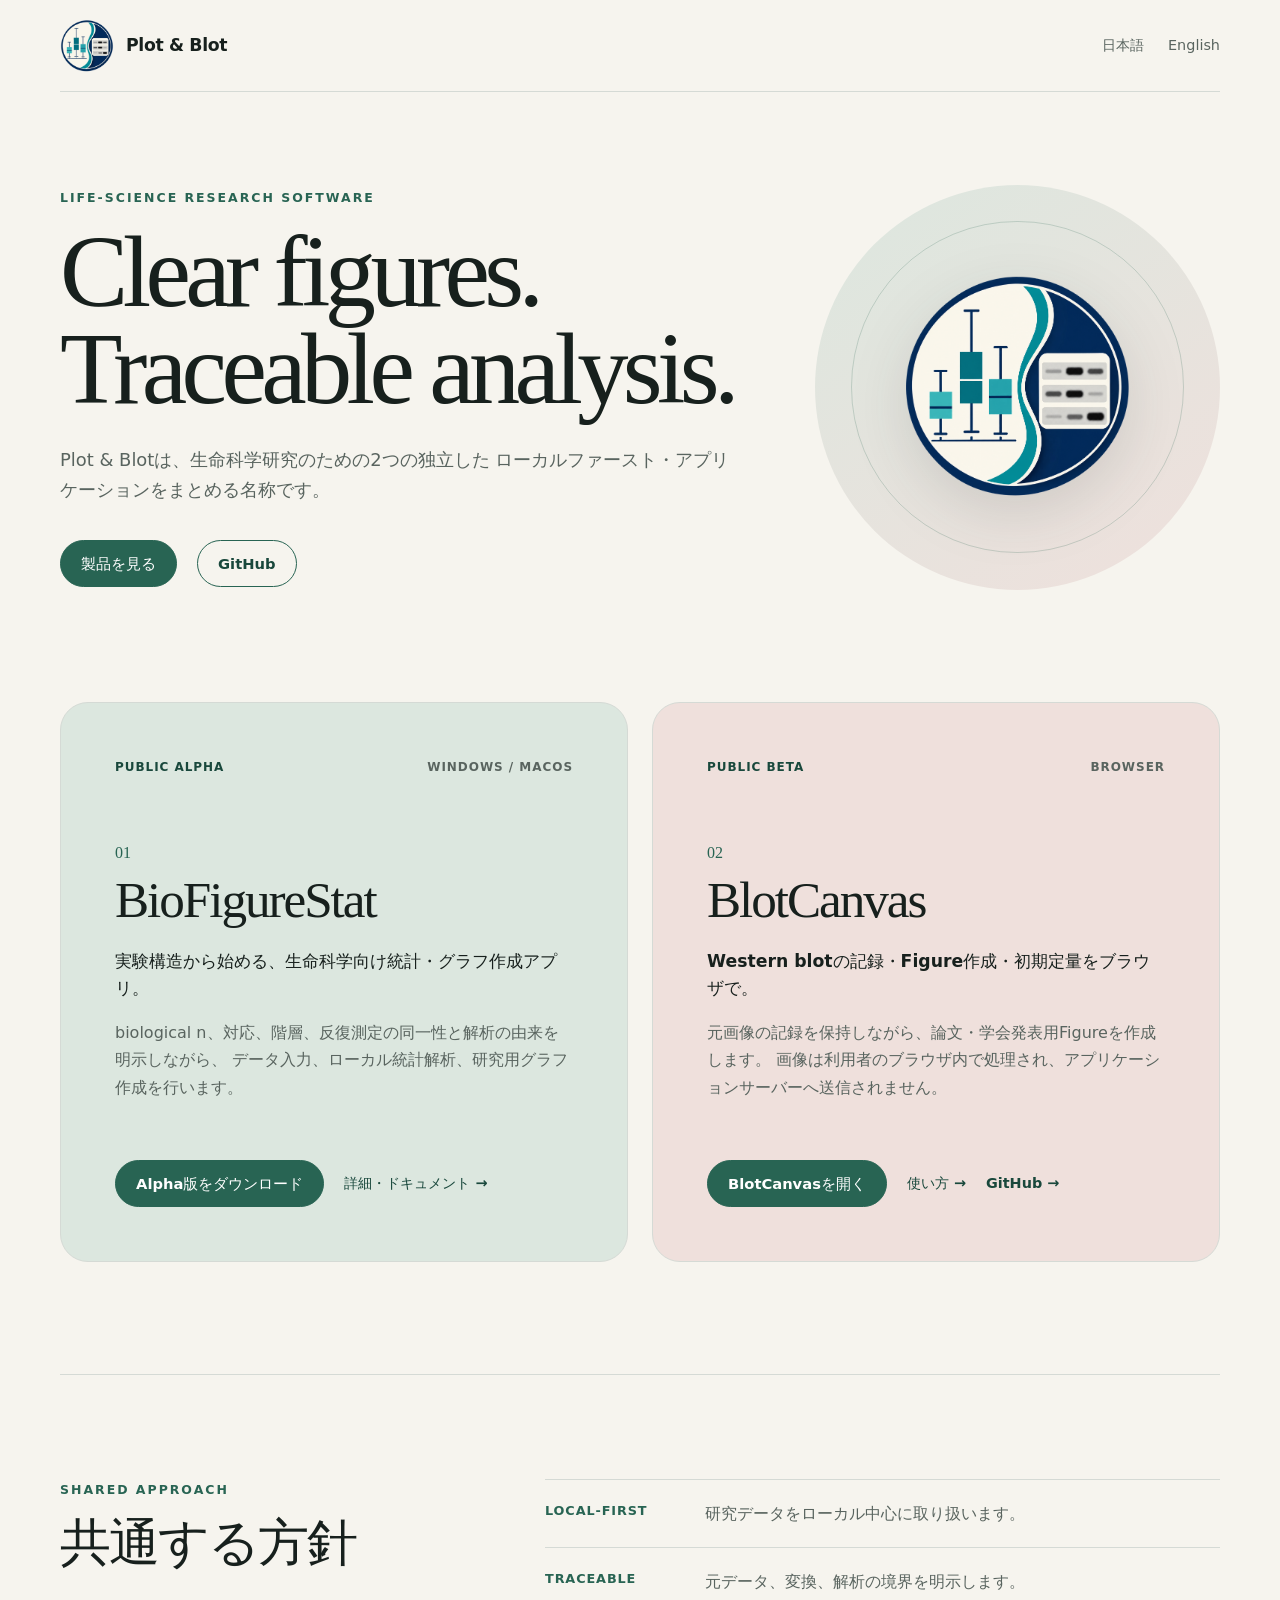
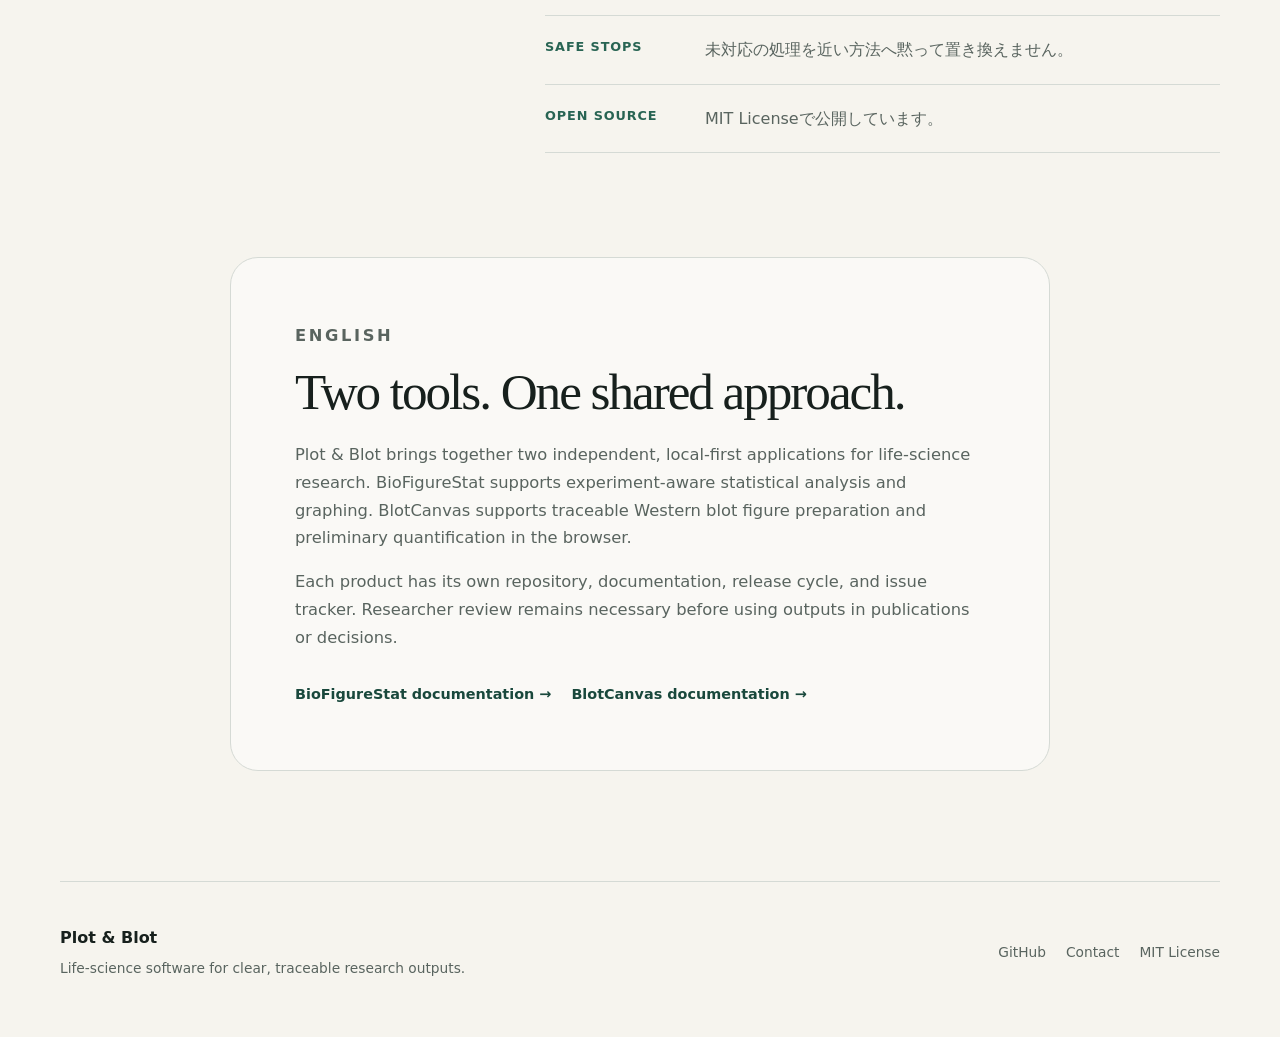
==== index.html @ 6cb269fe "docs: publish Plot and Blot landing page" ====
<!doctype html>
<html lang="ja">
  <head>
    <meta charset="utf-8" />
    <meta name="viewport" content="width=device-width, initial-scale=1" />
    <meta
      name="description"
      content="Plot & Blot — BioFigureStat and BlotCanvas, local-first research software for life-science workflows."
    />
    <meta name="theme-color" content="#f6f4ee" />
    <meta property="og:title" content="Plot & Blot" />
    <meta
      property="og:description"
      content="Life-science software for clear, traceable research outputs."
    />
    <meta property="og:type" content="website" />
    <meta property="og:image" content="assets/plot-and-blot-mark.png" />
    <title>Plot &amp; Blot — Life-science research software</title>
    <link rel="icon" href="assets/plot-and-blot-mark.png" />
    <link rel="stylesheet" href="styles.css" />
  </head>
  <body>
    <header class="site-header">
      <a class="brand" href="#top" aria-label="Plot & Blot home">
        <img src="assets/plot-and-blot-mark.png" alt="" width="54" height="54" />
        <span>Plot &amp; Blot</span>
      </a>
      <nav aria-label="Language">
        <a href="#japanese">日本語</a>
        <a href="#english" lang="en">English</a>
      </nav>
    </header>

    <main id="top">
      <section class="hero" aria-labelledby="hero-title">
        <div class="hero-copy">
          <p class="eyebrow">Life-science research software</p>
          <h1 id="hero-title">Clear figures.<br />Traceable analysis.</h1>
          <p class="lead">
            Plot &amp; Blotは、生命科学研究のための2つの独立した
            ローカルファースト・アプリケーションをまとめる名称です。
          </p>
          <div class="hero-actions">
            <a class="button primary" href="#products">製品を見る</a>
            <a class="button secondary" href="https://github.com/bonnginn/plot-and-blot">GitHub</a>
          </div>
        </div>
        <div class="hero-mark" aria-hidden="true">
          <img src="assets/plot-and-blot-mark.png" alt="" />
        </div>
      </section>

      <section id="products" class="product-grid" aria-label="Products">
        <article class="product-card biofigurestat">
          <div class="card-topline">
            <span class="status">Public Alpha</span>
            <span class="platform">Windows / macOS</span>
          </div>
          <p class="product-number">01</p>
          <h2>BioFigureStat</h2>
          <p class="product-tagline">実験構造から始める、生命科学向け統計・グラフ作成アプリ。</p>
          <p>
            biological <i>n</i>、対応、階層、反復測定の同一性と解析の由来を明示しながら、
            データ入力、ローカル統計解析、研究用グラフ作成を行います。
          </p>
          <div class="card-actions">
            <a class="button primary" href="https://github.com/bonnginn/biofigurestat/releases/tag/v0.1.0-alpha.1">Alpha版をダウンロード</a>
            <a class="text-link" href="https://github.com/bonnginn/biofigurestat">詳細・ドキュメント <span aria-hidden="true">→</span></a>
          </div>
        </article>

        <article class="product-card blotcanvas">
          <div class="card-topline">
            <span class="status">Public Beta</span>
            <span class="platform">Browser</span>
          </div>
          <p class="product-number">02</p>
          <h2>BlotCanvas</h2>
          <p class="product-tagline">Western blotの記録・Figure作成・初期定量をブラウザで。</p>
          <p>
            元画像の記録を保持しながら、論文・学会発表用Figureを作成します。
            画像は利用者のブラウザ内で処理され、アプリケーションサーバーへ送信されません。
          </p>
          <div class="card-actions">
            <a class="button primary" href="https://bonnginn.github.io/blotcanvas/">BlotCanvasを開く</a>
            <a class="text-link" href="https://bonnginn.github.io/blotcanvas/manual.html">使い方 <span aria-hidden="true">→</span></a>
            <a class="text-link" href="https://github.com/bonnginn/blotcanvas">GitHub <span aria-hidden="true">→</span></a>
          </div>
        </article>
      </section>

      <section id="japanese" class="principles" aria-labelledby="principles-title">
        <div>
          <p class="eyebrow">Shared approach</p>
          <h2 id="principles-title">共通する方針</h2>
        </div>
        <ul>
          <li><strong>Local-first</strong><span>研究データをローカル中心に取り扱います。</span></li>
          <li><strong>Traceable</strong><span>元データ、変換、解析の境界を明示します。</span></li>
          <li><strong>Safe stops</strong><span>未対応の処理を近い方法へ黙って置き換えません。</span></li>
          <li><strong>Open source</strong><span>MIT Licenseで公開しています。</span></li>
        </ul>
      </section>

      <section id="english" class="english" lang="en" aria-labelledby="english-title">
        <p class="eyebrow">English</p>
        <h2 id="english-title">Two tools. One shared approach.</h2>
        <p>
          Plot &amp; Blot brings together two independent, local-first applications for life-science
          research. BioFigureStat supports experiment-aware statistical analysis and graphing.
          BlotCanvas supports traceable Western blot figure preparation and preliminary
          quantification in the browser.
        </p>
        <p>
          Each product has its own repository, documentation, release cycle, and issue tracker.
          Researcher review remains necessary before using outputs in publications or decisions.
        </p>
        <div class="english-links">
          <a class="text-link" href="https://github.com/bonnginn/biofigurestat">BioFigureStat documentation <span aria-hidden="true">→</span></a>
          <a class="text-link" href="https://github.com/bonnginn/blotcanvas">BlotCanvas documentation <span aria-hidden="true">→</span></a>
        </div>
      </section>
    </main>

    <footer>
      <div>
        <strong>Plot &amp; Blot</strong>
        <p>Life-science software for clear, traceable research outputs.</p>
      </div>
      <div class="footer-links">
        <a href="https://github.com/bonnginn/plot-and-blot">GitHub</a>
        <a href="mailto:plotandblot.apps@gmail.com">Contact</a>
        <a href="LICENSE">MIT License</a>
      </div>
    </footer>
  </body>
</html>
---- styles.css ----
:root {
  --paper: #f6f4ee;
  --ink: #17201d;
  --muted: #59645f;
  --line: #d5dad5;
  --green: #286453;
  --green-dark: #19483c;
  --sage: #dce7df;
  --rose: #efe0dc;
  --white: #fff;
  font-family: Inter, ui-sans-serif, system-ui, -apple-system, BlinkMacSystemFont, "Segoe UI",
    "Noto Sans JP", sans-serif;
  color: var(--ink);
  background: var(--paper);
  font-synthesis: none;
}

* {
  box-sizing: border-box;
}

html {
  scroll-behavior: smooth;
}

body {
  margin: 0;
  line-height: 1.7;
}

a {
  color: inherit;
}

.site-header,
main,
footer {
  width: min(1160px, calc(100% - 40px));
  margin-inline: auto;
}

.site-header {
  min-height: 92px;
  display: flex;
  align-items: center;
  justify-content: space-between;
  border-bottom: 1px solid var(--line);
}

.brand {
  display: flex;
  align-items: center;
  gap: 12px;
  font-size: 1.08rem;
  font-weight: 750;
  text-decoration: none;
  letter-spacing: -0.02em;
}

.brand img {
  border-radius: 50%;
}

nav {
  display: flex;
  gap: 24px;
  color: var(--muted);
  font-size: 0.9rem;
}

nav a,
.footer-links a {
  text-decoration: none;
}

nav a:hover,
.footer-links a:hover,
.text-link:hover {
  color: var(--green);
}

.hero {
  min-height: 610px;
  display: grid;
  grid-template-columns: 1.25fr 0.75fr;
  align-items: center;
  gap: 80px;
  padding: 80px 0 100px;
}

.eyebrow {
  margin: 0 0 16px;
  color: var(--green);
  font-size: 0.78rem;
  font-weight: 800;
  letter-spacing: 0.16em;
  text-transform: uppercase;
}

h1,
h2,
p {
  margin-top: 0;
}

h1 {
  max-width: 780px;
  margin-bottom: 28px;
  font-family: Georgia, "Times New Roman", serif;
  font-size: clamp(3.4rem, 8vw, 7rem);
  font-weight: 500;
  letter-spacing: -0.055em;
  line-height: 0.94;
}

.lead {
  max-width: 690px;
  margin-bottom: 34px;
  color: var(--muted);
  font-size: 1.12rem;
}

.hero-actions,
.card-actions,
.english-links,
.footer-links {
  display: flex;
  align-items: center;
  flex-wrap: wrap;
  gap: 14px 20px;
}

.button {
  display: inline-flex;
  min-height: 46px;
  align-items: center;
  justify-content: center;
  padding: 10px 20px;
  border: 1px solid var(--green);
  border-radius: 999px;
  font-size: 0.92rem;
  font-weight: 750;
  text-decoration: none;
  transition: 150ms ease;
}

.button.primary {
  color: var(--white);
  background: var(--green);
}

.button.secondary {
  color: var(--green-dark);
}

.button:hover {
  transform: translateY(-2px);
  box-shadow: 0 8px 20px rgb(23 32 29 / 12%);
}

.button.primary:hover {
  background: var(--green-dark);
}

.hero-mark {
  position: relative;
  display: grid;
  aspect-ratio: 1;
  place-items: center;
  border-radius: 50%;
  background: linear-gradient(145deg, var(--sage), var(--rose));
}

.hero-mark::after {
  position: absolute;
  inset: 9%;
  border: 1px solid rgb(40 100 83 / 20%);
  border-radius: inherit;
  content: "";
}

.hero-mark img {
  position: relative;
  z-index: 1;
  width: 58%;
  height: auto;
  border-radius: 50%;
  filter: drop-shadow(0 18px 28px rgb(23 32 29 / 12%));
}

.product-grid {
  display: grid;
  grid-template-columns: repeat(2, 1fr);
  gap: 24px;
  padding-bottom: 112px;
}

.product-card {
  min-height: 560px;
  display: flex;
  flex-direction: column;
  padding: clamp(28px, 5vw, 54px);
  border: 1px solid var(--line);
  border-radius: 28px;
}

.product-card.biofigurestat {
  background: var(--sage);
}

.product-card.blotcanvas {
  background: var(--rose);
}

.card-topline {
  display: flex;
  justify-content: space-between;
  gap: 16px;
  margin-bottom: 62px;
  color: var(--muted);
  font-size: 0.75rem;
  font-weight: 750;
  letter-spacing: 0.08em;
  text-transform: uppercase;
}

.status {
  color: var(--green-dark);
}

.product-number {
  margin-bottom: 6px;
  color: var(--green);
  font-family: Georgia, "Times New Roman", serif;
}

.product-card h2,
.principles h2,
.english h2 {
  margin-bottom: 22px;
  font-family: Georgia, "Times New Roman", serif;
  font-size: clamp(2.2rem, 4vw, 3.8rem);
  font-weight: 500;
  letter-spacing: -0.04em;
  line-height: 1.05;
}

.product-tagline {
  font-size: 1.08rem;
  font-weight: 750;
  line-height: 1.55;
}

.product-card > p:not(.product-number, .product-tagline) {
  color: var(--muted);
}

.card-actions {
  margin-top: auto;
  padding-top: 30px;
}

.text-link {
  color: var(--green-dark);
  font-size: 0.9rem;
  font-weight: 750;
  text-decoration: none;
}

.principles {
  display: grid;
  grid-template-columns: 0.75fr 1.25fr;
  gap: 80px;
  padding: 104px 0;
  border-top: 1px solid var(--line);
}

.principles ul {
  margin: 0;
  padding: 0;
  list-style: none;
}

.principles li {
  display: grid;
  grid-template-columns: 140px 1fr;
  gap: 20px;
  padding: 20px 0;
  border-bottom: 1px solid var(--line);
}

.principles li:first-child {
  border-top: 1px solid var(--line);
}

.principles li strong {
  color: var(--green);
  font-size: 0.8rem;
  letter-spacing: 0.07em;
  text-transform: uppercase;
}

.principles li span,
.english > p {
  color: var(--muted);
}

.english {
  max-width: 820px;
  margin: 0 auto 110px;
  padding: 64px;
  border: 1px solid var(--line);
  border-radius: 28px;
  background: rgb(255 255 255 / 42%);
}

.english > p {
  font-size: 1.02rem;
}

.english-links {
  margin-top: 30px;
}

footer {
  display: flex;
  justify-content: space-between;
  gap: 40px;
  padding: 42px 0 56px;
  border-top: 1px solid var(--line);
}

footer p {
  margin: 6px 0 0;
  color: var(--muted);
  font-size: 0.86rem;
}

.footer-links {
  align-self: center;
  color: var(--muted);
  font-size: 0.86rem;
}

@media (max-width: 780px) {
  .site-header,
  main,
  footer {
    width: min(100% - 28px, 1160px);
  }

  .site-header {
    min-height: 76px;
  }

  .brand img {
    width: 44px;
    height: 44px;
  }

  nav {
    gap: 14px;
    font-size: 0.8rem;
  }

  .hero {
    min-height: auto;
    grid-template-columns: 1fr;
    gap: 46px;
    padding: 68px 0 76px;
  }

  h1 {
    font-size: clamp(3.15rem, 16vw, 5.4rem);
  }

  .hero-mark {
    width: min(75vw, 360px);
    margin: 0 auto;
  }

  .product-grid,
  .principles {
    grid-template-columns: 1fr;
  }

  .product-grid {
    padding-bottom: 76px;
  }

  .product-card {
    min-height: 520px;
  }

  .principles {
    gap: 32px;
    padding: 74px 0;
  }

  .principles li {
    grid-template-columns: 1fr;
    gap: 4px;
  }

  .english {
    margin-bottom: 76px;
    padding: 34px 26px;
  }

  footer {
    flex-direction: column;
  }

  .footer-links {
    align-self: flex-start;
  }
}

@media (prefers-reduced-motion: reduce) {
  html {
    scroll-behavior: auto;
  }

  .button {
    transition: none;
  }
}
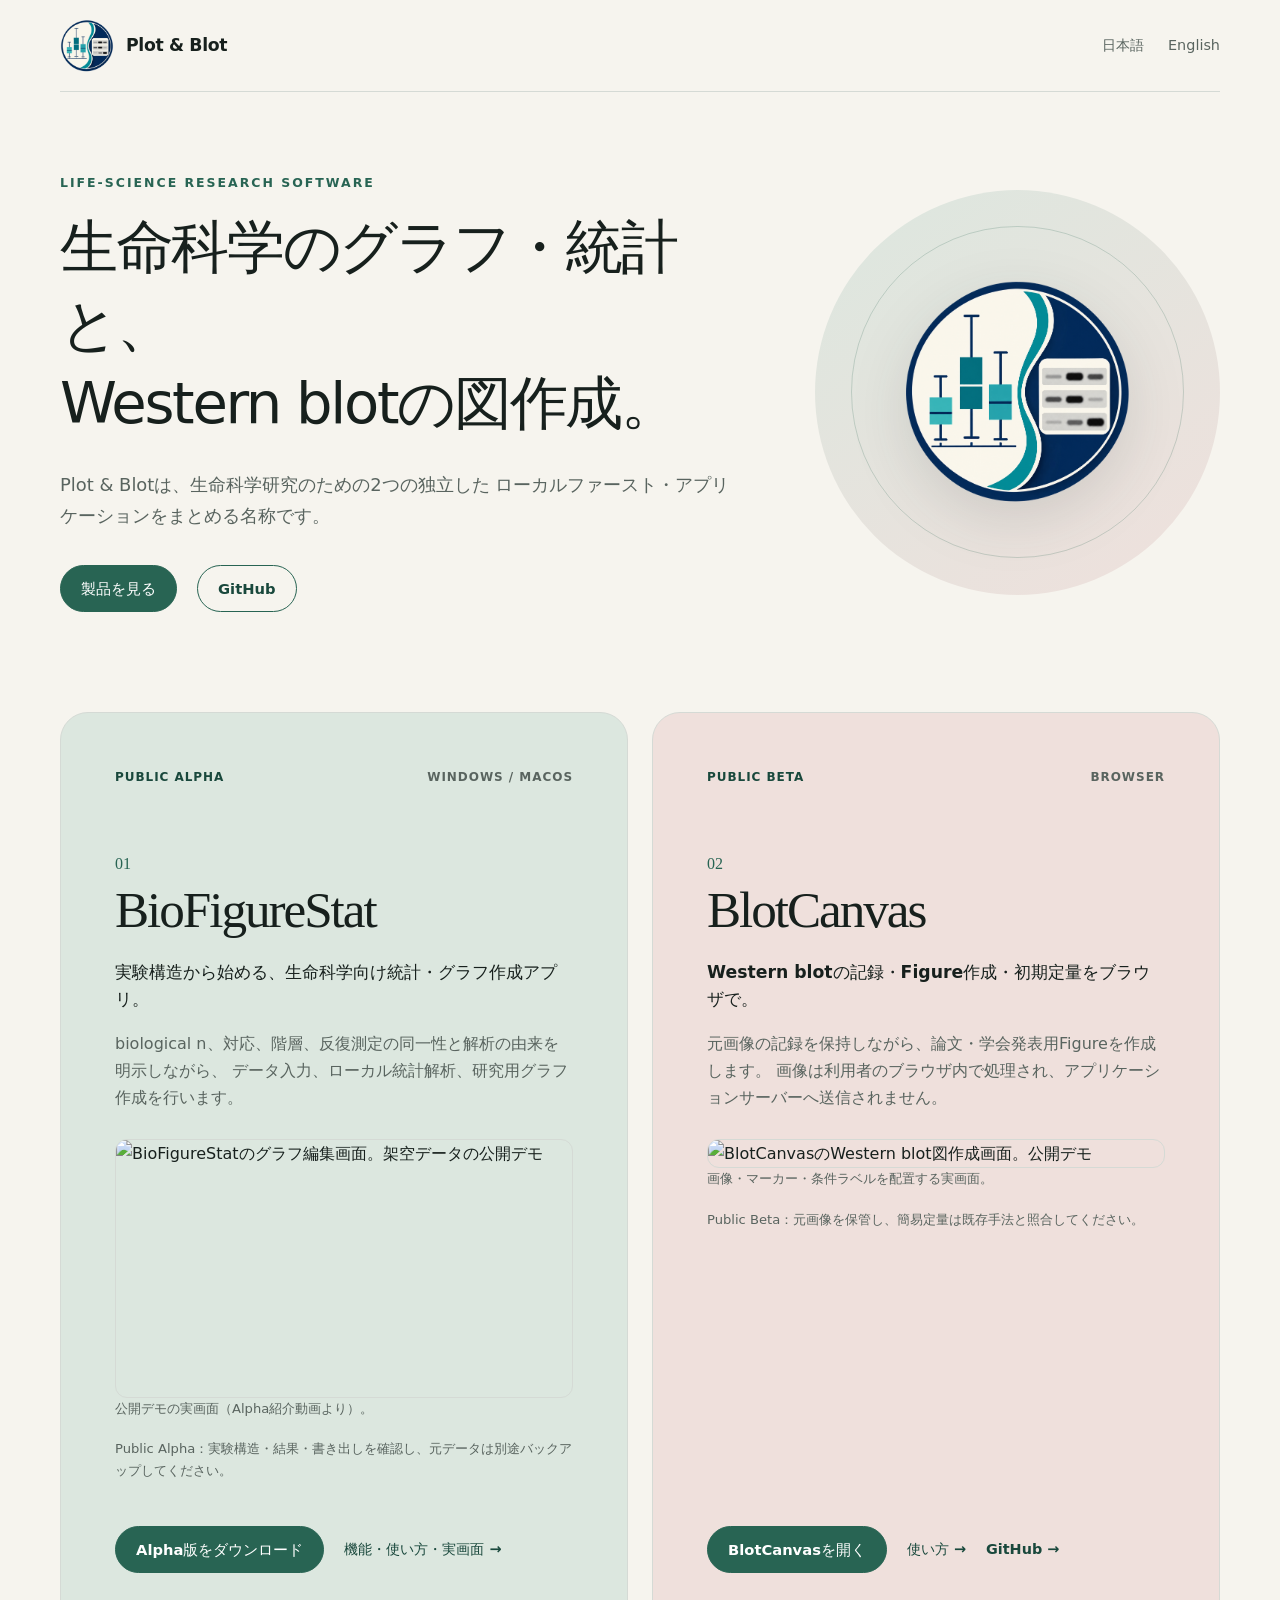
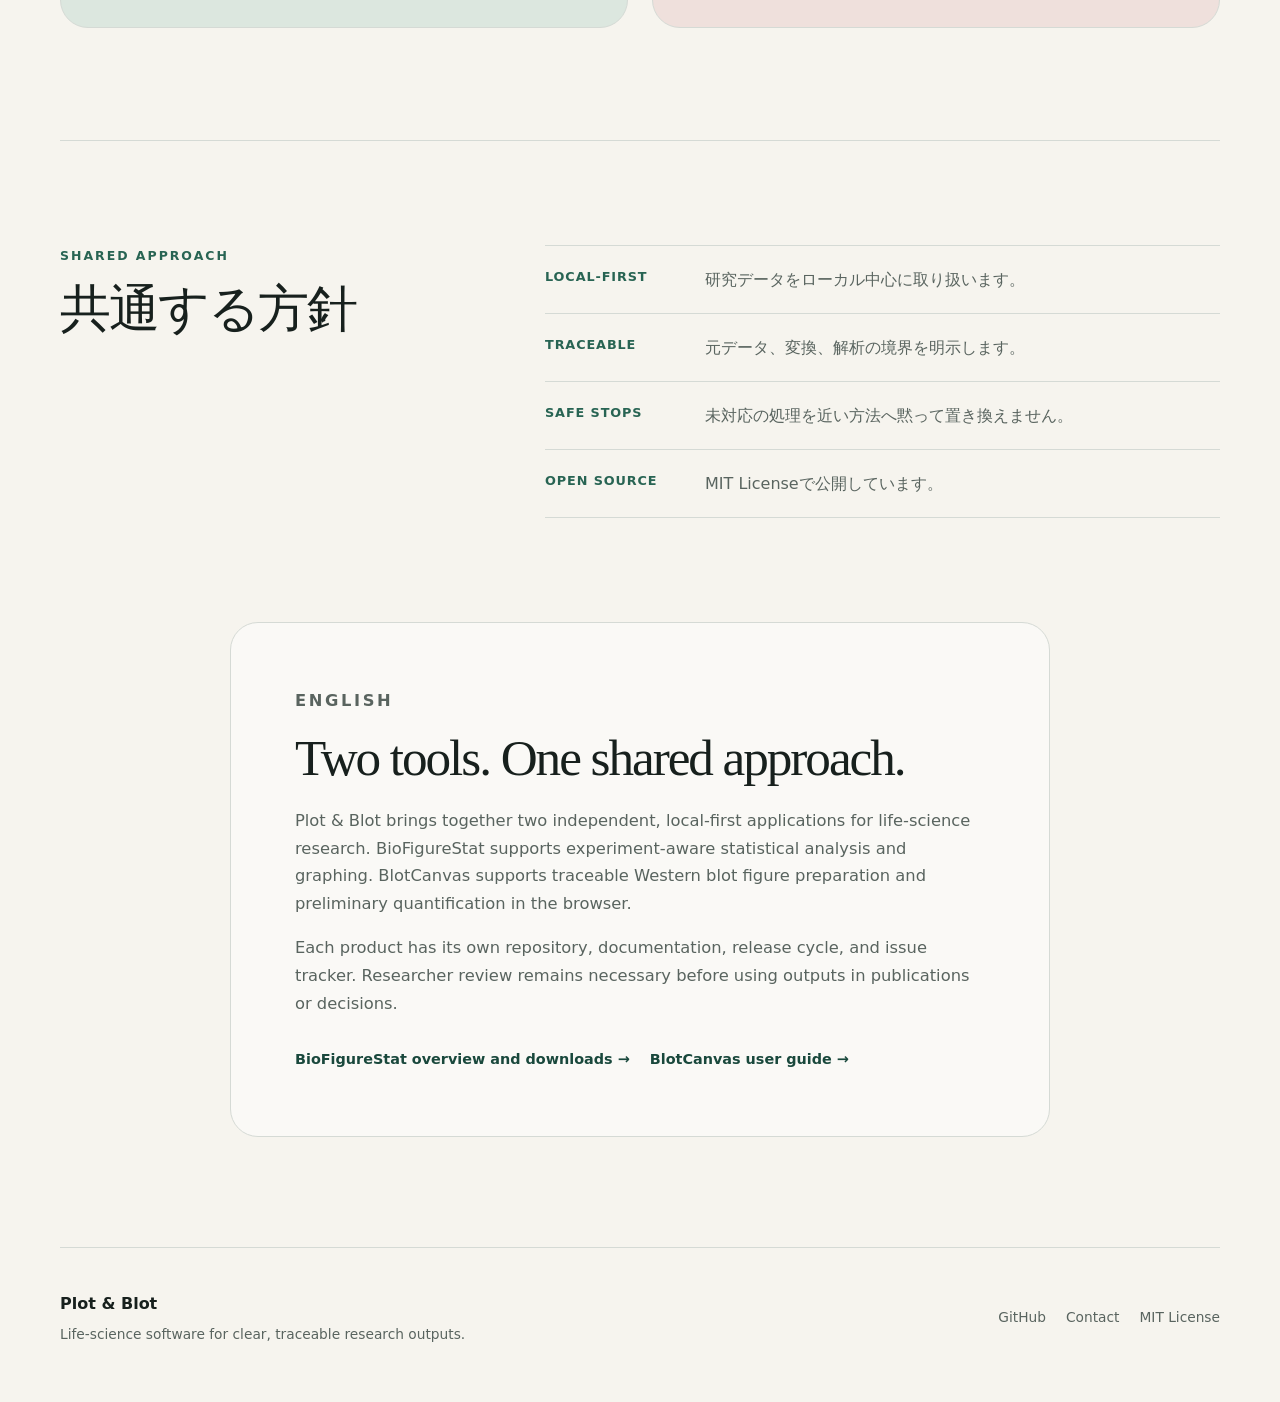
==== commit d730a2d7: "docs: clarify research tools and publish current download links" ====
--- a/index.html
+++ b/index.html
@@ -5,17 +5,19 @@
     <meta name="viewport" content="width=device-width, initial-scale=1" />
     <meta
       name="description"
-      content="Plot & Blot — BioFigureStat and BlotCanvas, local-first research software for life-science workflows."
+      content="生命科学の統計解析・グラフ作成アプリBioFigureStatと、Western blotの図作成・元画像記録アプリBlotCanvas。機能、使い方、公開版のダウンロードをご案内します。"
     />
     <meta name="theme-color" content="#f6f4ee" />
-    <meta property="og:title" content="Plot & Blot" />
+    <meta property="og:title" content="Plot &amp; Blot｜生命科学の統計・グラフとWestern blot図作成" />
     <meta
       property="og:description"
-      content="Life-science software for clear, traceable research outputs."
+      content="BioFigureStatで統計解析・グラフ作成。BlotCanvasでWestern blotの図作成・元画像記録。"
     />
     <meta property="og:type" content="website" />
-    <meta property="og:image" content="assets/plot-and-blot-mark.png" />
-    <title>Plot &amp; Blot — Life-science research software</title>
+    <meta property="og:image" content="https://bonnginn.github.io/plot-and-blot/assets/plot-and-blot-mark.png" />
+    <title>Plot &amp; Blot｜生命科学の統計・グラフとWestern blot図作成</title>
+    <link rel="canonical" href="https://bonnginn.github.io/plot-and-blot/" />
+    <meta property="og:url" content="https://bonnginn.github.io/plot-and-blot/" />
     <link rel="icon" href="assets/plot-and-blot-mark.png" />
     <link rel="stylesheet" href="styles.css" />
   </head>
@@ -35,7 +37,7 @@
       <section class="hero" aria-labelledby="hero-title">
         <div class="hero-copy">
           <p class="eyebrow">Life-science research software</p>
-          <h1 id="hero-title">Clear figures.<br />Traceable analysis.</h1>
+          <h1 id="hero-title">生命科学のグラフ・統計と、<br />Western blotの図作成。</h1>
           <p class="lead">
             Plot &amp; Blotは、生命科学研究のための2つの独立した
             ローカルファースト・アプリケーションをまとめる名称です。
@@ -63,9 +65,11 @@
             biological <i>n</i>、対応、階層、反復測定の同一性と解析の由来を明示しながら、
             データ入力、ローカル統計解析、研究用グラフ作成を行います。
           </p>
+          <figure class="product-screen"><img src="https://bonnginn.github.io/biofigurestat/assets/graph-public-demo.jpg" alt="BioFigureStatのグラフ編集画面。架空データの公開デモ" width="1280" height="720" loading="lazy" /><figcaption>公開デモの実画面（Alpha紹介動画より）。</figcaption></figure>
+          <p class="release-note">Public Alpha：実験構造・結果・書き出しを確認し、元データは別途バックアップしてください。</p>
           <div class="card-actions">
-            <a class="button primary" href="https://github.com/bonnginn/biofigurestat/releases/tag/v0.1.0-alpha.1">Alpha版をダウンロード</a>
-            <a class="text-link" href="https://github.com/bonnginn/biofigurestat">詳細・ドキュメント <span aria-hidden="true">→</span></a>
+            <a class="button primary" href="https://github.com/bonnginn/biofigurestat/releases/tag/v0.1.1-alpha.1">Alpha版をダウンロード</a>
+            <a class="text-link" href="https://bonnginn.github.io/biofigurestat/">機能・使い方・実画面 <span aria-hidden="true">→</span></a>
           </div>
         </article>
 
@@ -81,6 +85,8 @@
             元画像の記録を保持しながら、論文・学会発表用Figureを作成します。
             画像は利用者のブラウザ内で処理され、アプリケーションサーバーへ送信されません。
           </p>
+          <figure class="product-screen"><img src="https://bonnginn.github.io/blotcanvas/demo/blotcanvas-og.png" alt="BlotCanvasのWestern blot図作成画面。公開デモ" width="1200" loading="lazy" /><figcaption>画像・マーカー・条件ラベルを配置する実画面。</figcaption></figure>
+          <p class="release-note">Public Beta：元画像を保管し、簡易定量は既存手法と照合してください。</p>
           <div class="card-actions">
             <a class="button primary" href="https://bonnginn.github.io/blotcanvas/">BlotCanvasを開く</a>
             <a class="text-link" href="https://bonnginn.github.io/blotcanvas/manual.html">使い方 <span aria-hidden="true">→</span></a>
@@ -116,8 +122,8 @@
           Researcher review remains necessary before using outputs in publications or decisions.
         </p>
         <div class="english-links">
-          <a class="text-link" href="https://github.com/bonnginn/biofigurestat">BioFigureStat documentation <span aria-hidden="true">→</span></a>
-          <a class="text-link" href="https://github.com/bonnginn/blotcanvas">BlotCanvas documentation <span aria-hidden="true">→</span></a>
+          <a class="text-link" href="https://bonnginn.github.io/biofigurestat/#english">BioFigureStat overview and downloads <span aria-hidden="true">→</span></a>
+          <a class="text-link" href="https://bonnginn.github.io/blotcanvas/manual-en.html">BlotCanvas user guide <span aria-hidden="true">→</span></a>
         </div>
       </section>
     </main>
--- a/styles.css
+++ b/styles.css
@@ -425,3 +425,9 @@
     transition: none;
   }
 }
+
+/* Keep the existing palette and layout; make the Japanese purpose readable. */
+.hero h1 { font-family: inherit; font-size: clamp(2.2rem, 4.5vw, 3.6rem); line-height: 1.35; letter-spacing: -.04em; overflow-wrap: anywhere; }
+.product-screen { margin: 12px 0 18px; }
+.product-screen img { display: block; width: 100%; height: auto; border: 1px solid var(--line); border-radius: 12px; }
+.product-screen figcaption, .release-note { font-size: .82rem; color: var(--muted); }
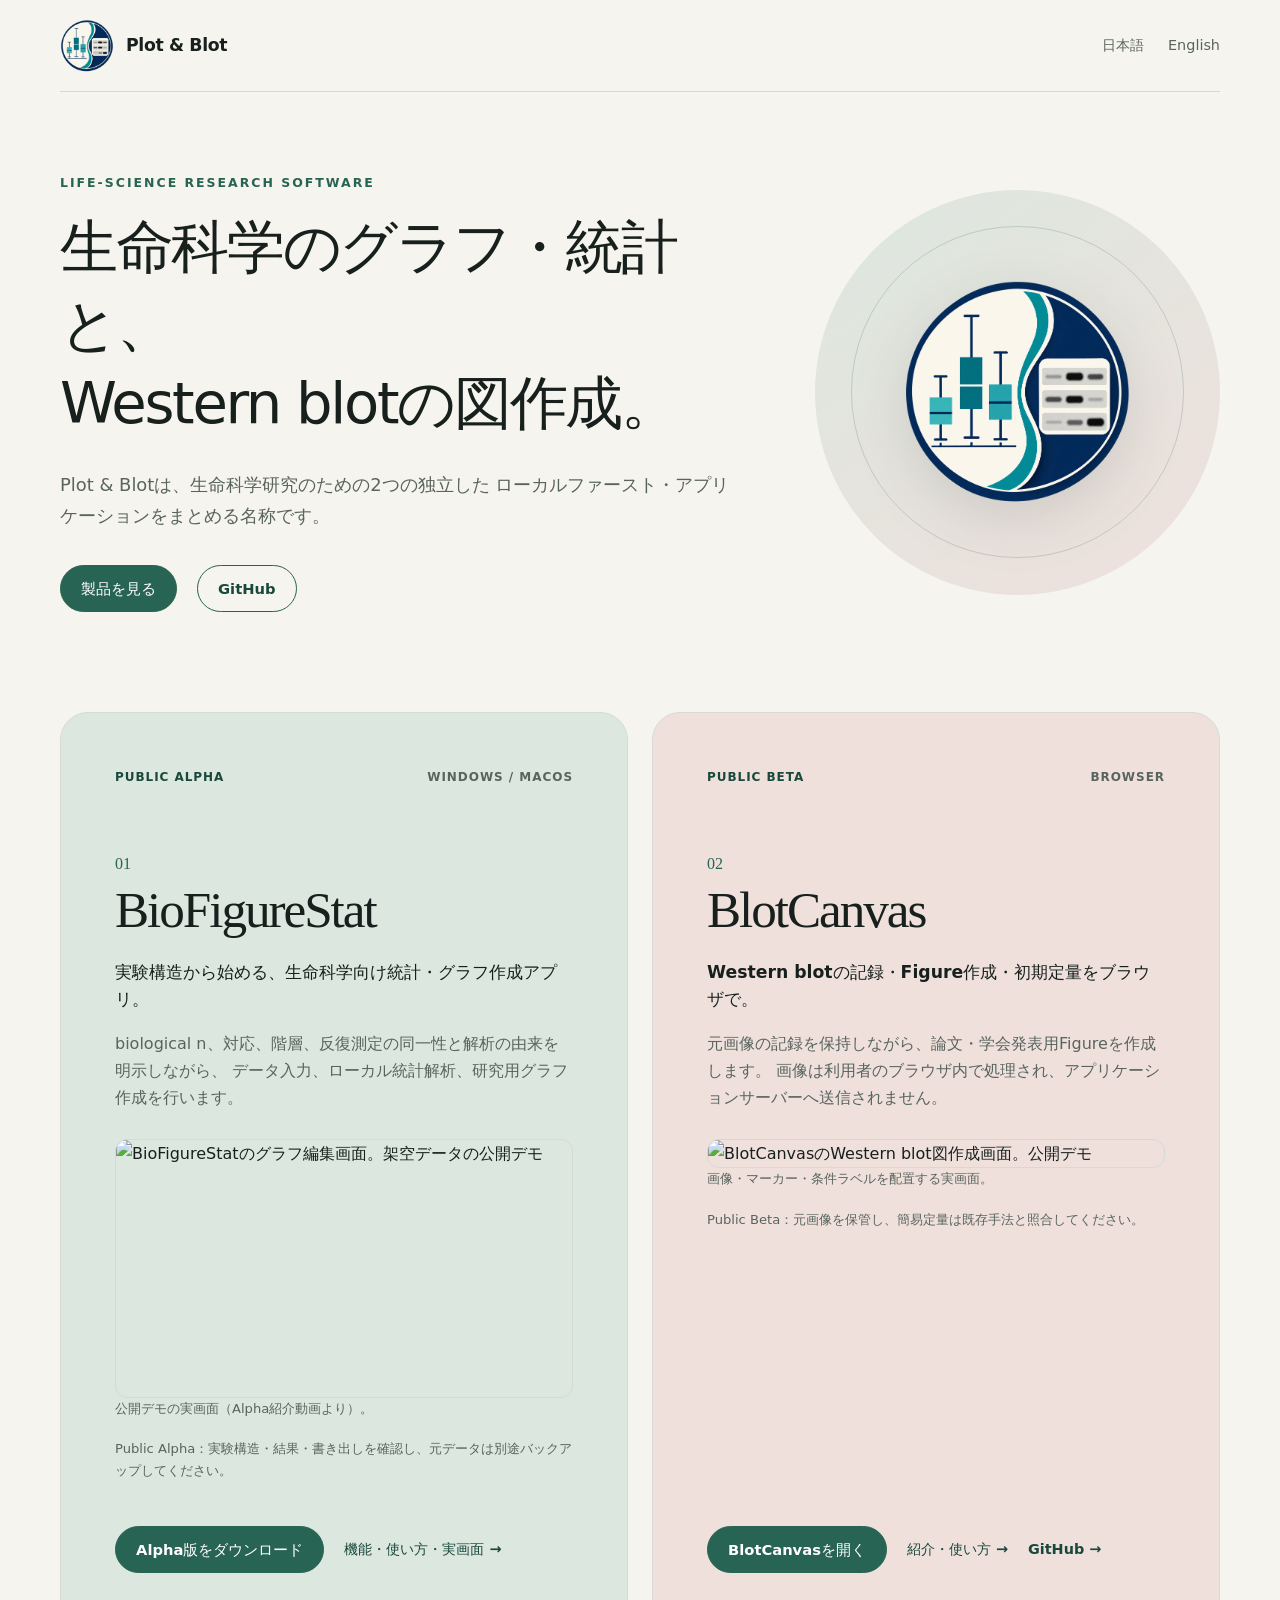
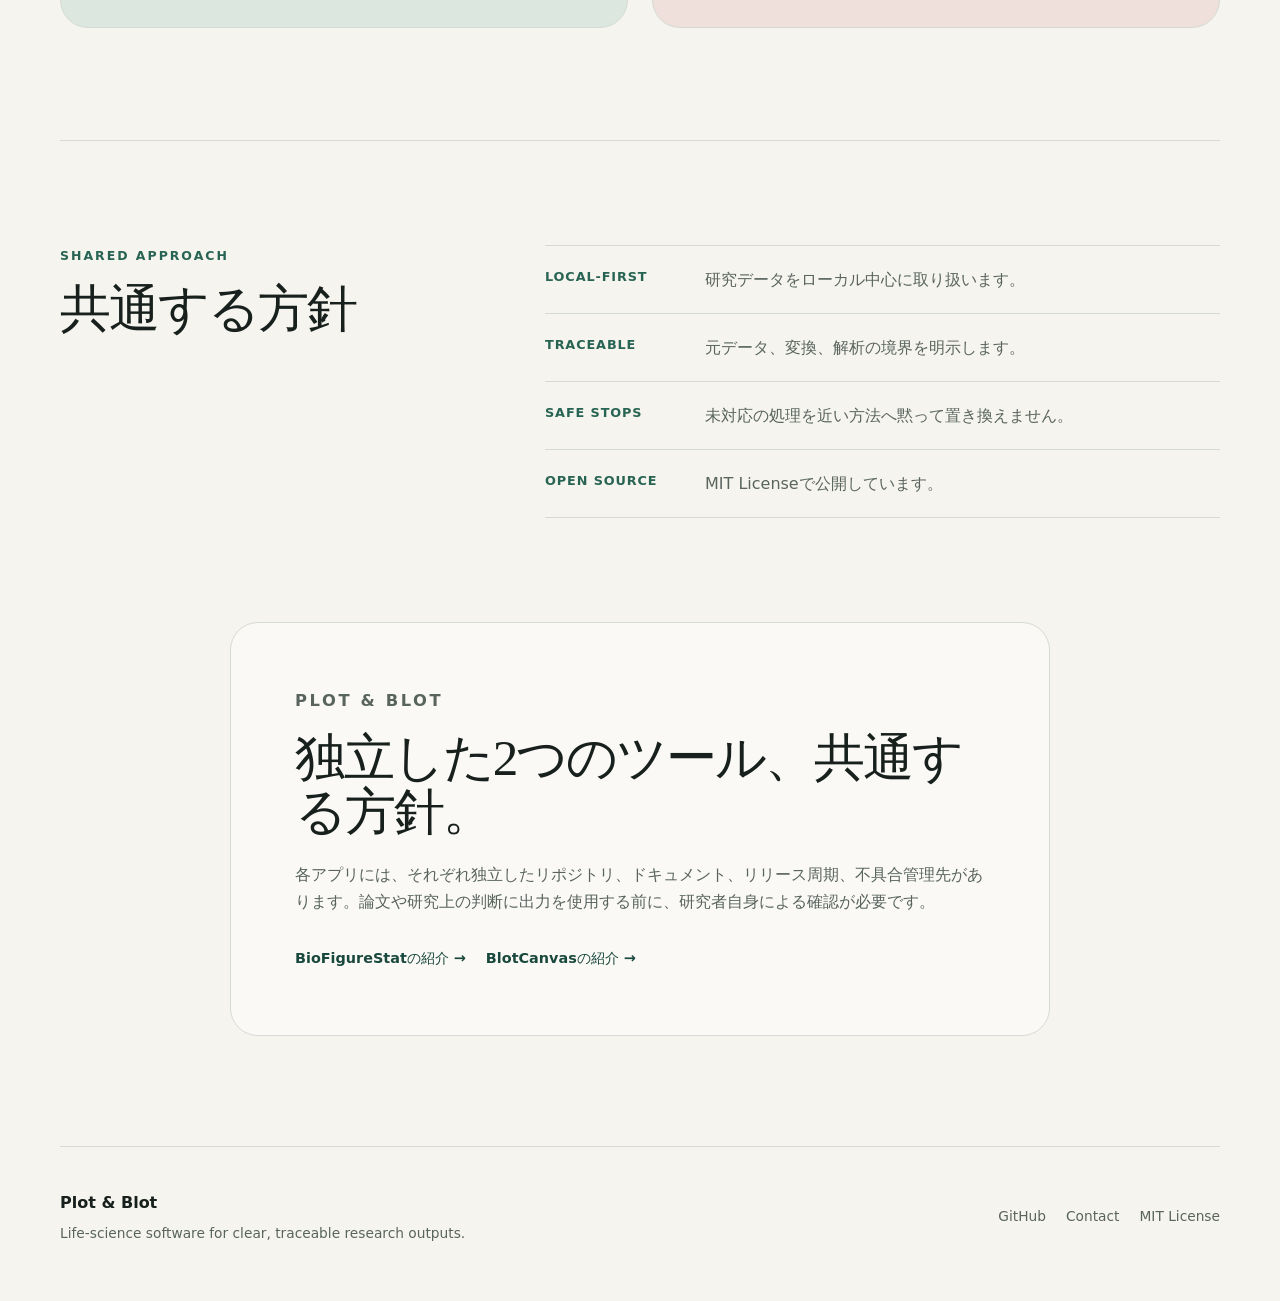
==== commit c96a4b20: "docs: publish complete English introduction with language metadata" ====
--- a/index.html
+++ b/index.html
@@ -20,7 +20,9 @@
     <meta property="og:url" content="https://bonnginn.github.io/plot-and-blot/" />
     <link rel="icon" href="assets/plot-and-blot-mark.png" />
     <link rel="stylesheet" href="styles.css" />
-  </head>
+    <link rel="alternate" hreflang="ja" href="https://bonnginn.github.io/plot-and-blot/" />
+  <link rel="alternate" hreflang="en" href="https://bonnginn.github.io/plot-and-blot/en.html" />
+</head>
   <body>
     <header class="site-header">
       <a class="brand" href="#top" aria-label="Plot & Blot home">
@@ -28,8 +30,8 @@
         <span>Plot &amp; Blot</span>
       </a>
       <nav aria-label="Language">
-        <a href="#japanese">日本語</a>
-        <a href="#english" lang="en">English</a>
+        <a href="./" lang="ja" hreflang="ja">日本語</a>
+        <a id="english" href="en.html" lang="en" hreflang="en">English</a>
       </nav>
     </header>
 
@@ -89,7 +91,7 @@
           <p class="release-note">Public Beta：元画像を保管し、簡易定量は既存手法と照合してください。</p>
           <div class="card-actions">
             <a class="button primary" href="https://bonnginn.github.io/blotcanvas/">BlotCanvasを開く</a>
-            <a class="text-link" href="https://bonnginn.github.io/blotcanvas/manual.html">使い方 <span aria-hidden="true">→</span></a>
+            <a class="text-link" href="https://bonnginn.github.io/blotcanvas/about.html">紹介・使い方 <span aria-hidden="true">→</span></a>
             <a class="text-link" href="https://github.com/bonnginn/blotcanvas">GitHub <span aria-hidden="true">→</span></a>
           </div>
         </article>
@@ -108,23 +110,11 @@
         </ul>
       </section>
 
-      <section id="english" class="english" lang="en" aria-labelledby="english-title">
-        <p class="eyebrow">English</p>
-        <h2 id="english-title">Two tools. One shared approach.</h2>
-        <p>
-          Plot &amp; Blot brings together two independent, local-first applications for life-science
-          research. BioFigureStat supports experiment-aware statistical analysis and graphing.
-          BlotCanvas supports traceable Western blot figure preparation and preliminary
-          quantification in the browser.
-        </p>
-        <p>
-          Each product has its own repository, documentation, release cycle, and issue tracker.
-          Researcher review remains necessary before using outputs in publications or decisions.
-        </p>
-        <div class="english-links">
-          <a class="text-link" href="https://bonnginn.github.io/biofigurestat/#english">BioFigureStat overview and downloads <span aria-hidden="true">→</span></a>
-          <a class="text-link" href="https://bonnginn.github.io/blotcanvas/manual-en.html">BlotCanvas user guide <span aria-hidden="true">→</span></a>
-        </div>
+      <section id="about" class="english" aria-labelledby="about-title">
+        <p class="eyebrow">Plot &amp; Blot</p>
+        <h2 id="about-title">独立した2つのツール、共通する方針。</h2>
+        <p>各アプリには、それぞれ独立したリポジトリ、ドキュメント、リリース周期、不具合管理先があります。論文や研究上の判断に出力を使用する前に、研究者自身による確認が必要です。</p>
+        <div class="english-links"><a class="text-link" href="https://bonnginn.github.io/biofigurestat/">BioFigureStatの紹介 →</a><a class="text-link" href="https://bonnginn.github.io/blotcanvas/about.html">BlotCanvasの紹介 →</a></div>
       </section>
     </main>
 
